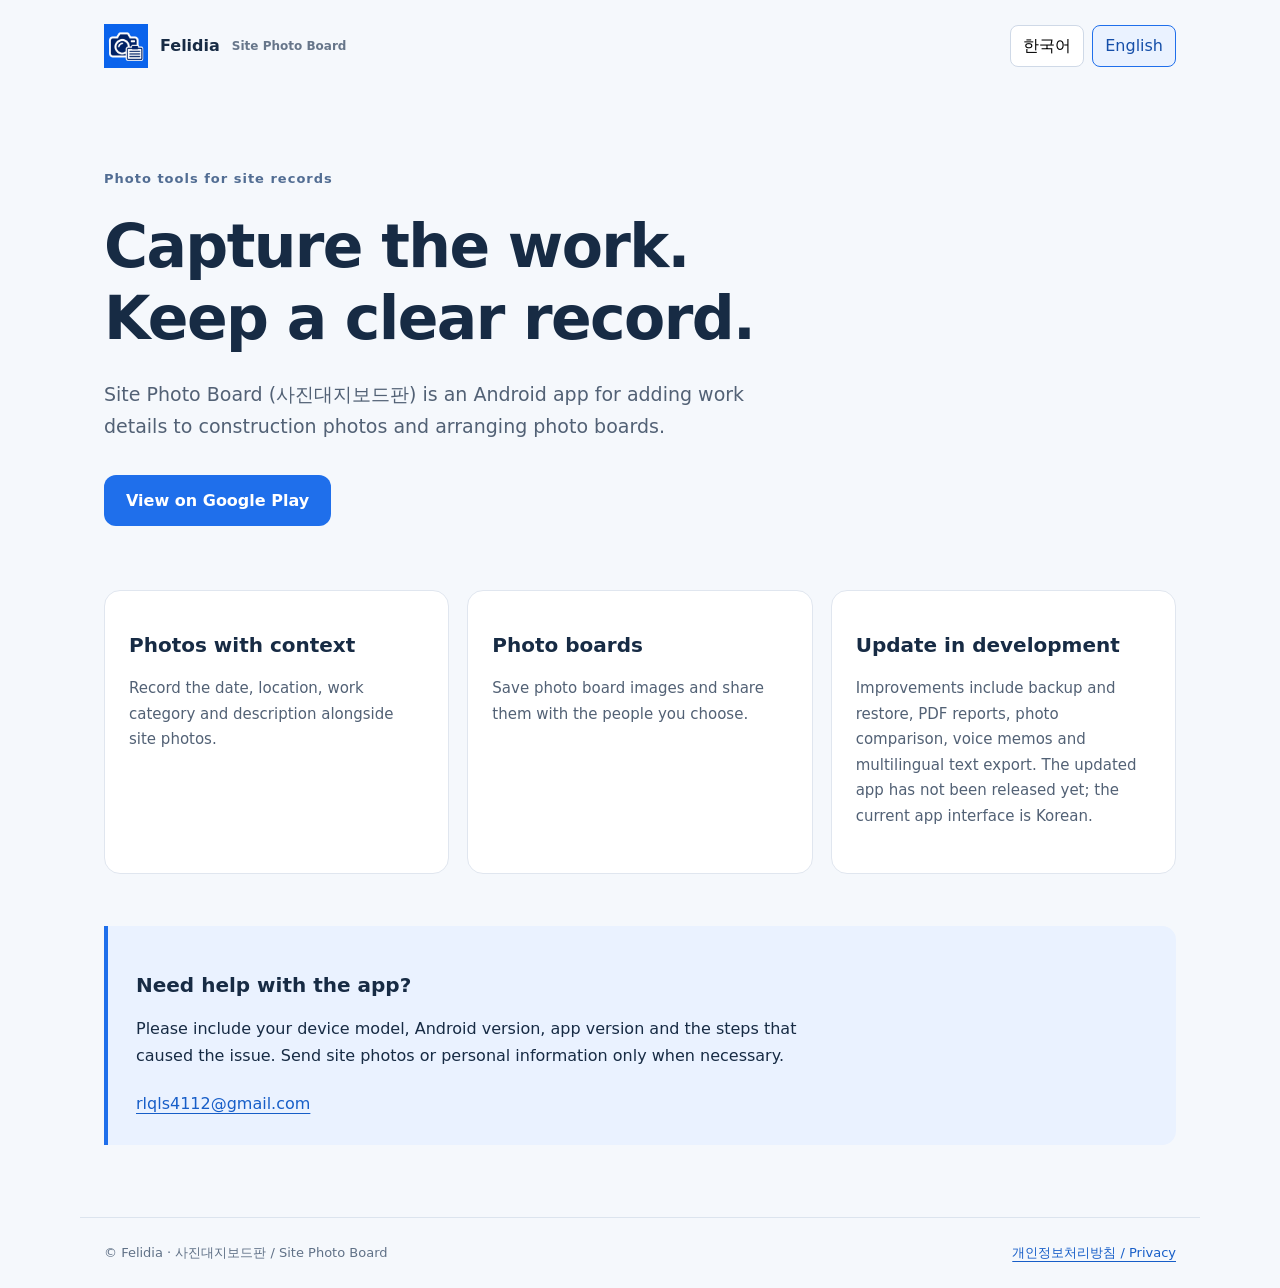
==== index.html @ 1d49a8ca "Publish Site Photo Board support and privacy pages" ====
<!doctype html><html lang="ko"><head><meta charset="utf-8"><meta name="viewport" content="width=device-width,initial-scale=1"><meta name="description" content="사진대지보드판 / Site Photo Board — official app support by Felidia."><title>사진대지보드판 · Site Photo Board</title><link rel="icon" href="icon.png"><link rel="stylesheet" href="style.css"></head><body>
<header><a class="brand" href="./"><img src="icon.png" alt="" width="44" height="44">Felidia <span>Site Photo Board</span></a><nav aria-label="Language"><button type="button" data-set-lang="ko">한국어</button><button type="button" data-set-lang="en">English</button></nav></header>
<main><section data-lang="ko"><p class="eyebrow">현장 기록을 위한 사진 도구</p><h1>사진으로 남기고,<br>대지로 정리하세요.</h1><p class="lead">사진대지보드판은 공사 현장 사진에 작업 정보를 기록하고, 사진대지로 정리하는 Android 앱입니다.</p><a class="button" href="https://play.google.com/store/apps/details?id=kr.co.aicore.sitephotoboard&hl=ko">Google Play에서 보기</a><div class="grid"><article><h2>사진과 작업 설명</h2><p>현장 사진에 날짜·위치·공종·작업 내용을 함께 기록합니다.</p></article><article><h2>사진대지 만들기</h2><p>기록을 사진대지 이미지로 저장하고 필요한 사람에게 직접 공유합니다.</p></article><article><h2>업데이트 준비 중</h2><p>백업·복원, PDF 보고서, 사진 비교, 음성메모와 다국어 출력을 개선하고 있습니다. 개선판은 아직 정식 출시 전입니다.</p></article></div><section class="support"><h2>앱 사용 중 도움이 필요하신가요?</h2><p>문의할 때 기기 모델, Android 버전, 앱 버전과 문제가 생기는 순서를 알려주세요. 현장 사진이나 개인정보는 꼭 필요한 경우에만 보내주세요.</p><a href="mailto:rlqls4112@gmail.com?subject=%EC%82%AC%EC%A7%84%EB%8C%80%EC%A7%80%EB%B3%B4%EB%93%9C%ED%8C%90%20%EC%A7%80%EC%9B%90">rlqls4112@gmail.com</a></section></section>
<section data-lang="en" hidden><p class="eyebrow">Photo tools for site records</p><h1>Capture the work.<br>Keep a clear record.</h1><p class="lead">Site Photo Board (사진대지보드판) is an Android app for adding work details to construction photos and arranging photo boards.</p><a class="button" href="https://play.google.com/store/apps/details?id=kr.co.aicore.sitephotoboard&hl=en">View on Google Play</a><div class="grid"><article><h2>Photos with context</h2><p>Record the date, location, work category and description alongside site photos.</p></article><article><h2>Photo boards</h2><p>Save photo board images and share them with the people you choose.</p></article><article><h2>Update in development</h2><p>Improvements include backup and restore, PDF reports, photo comparison, voice memos and multilingual text export. The updated app has not been released yet; the current app interface is Korean.</p></article></div><section class="support"><h2>Need help with the app?</h2><p>Please include your device model, Android version, app version and the steps that caused the issue. Send site photos or personal information only when necessary.</p><a href="mailto:rlqls4112@gmail.com?subject=Site%20Photo%20Board%20support">rlqls4112@gmail.com</a></section></section></main>
<footer><span>© Felidia · 사진대지보드판 / Site Photo Board</span><a href="privacy.html">개인정보처리방침 / Privacy</a></footer><script src="language.js"></script></body></html>
---- style.css ----
:root{font-family:system-ui,-apple-system,"Segoe UI",sans-serif;color:#172b44;background:#f5f8fc;font-synthesis:none;line-height:1.7}*{box-sizing:border-box}body{margin:0}header,main,footer{max-width:1120px;margin:auto;padding:24px}header{display:flex;align-items:center;justify-content:space-between;gap:20px}.brand{display:flex;align-items:center;gap:12px;font-weight:750;text-decoration:none;color:#172b44}.brand span{font-size:12px;color:#67768a}nav{display:flex;gap:8px}button{font:inherit;border:1px solid #cfd9e7;border-radius:8px;background:white;padding:6px 12px;cursor:pointer}button[aria-pressed=true]{background:#eaf2ff;border-color:#1f6feb;color:#164fa9}main{padding-top:64px;padding-bottom:72px}h1{font-size:clamp(32px,5vw,60px);line-height:1.2;letter-spacing:-1.6px;margin:20px 0 24px}h2{font-size:20px;line-height:1.4}p{margin:12px 0 20px}a{color:#175ec8;text-underline-offset:4px}.eyebrow{font-size:13px;letter-spacing:1px;color:#526d93;font-weight:650}.lead{font-size:19px;max-width:680px;color:#526175}.button{display:inline-block;color:white;background:#1f6feb;padding:12px 22px;border-radius:12px;text-decoration:none;font-weight:650;margin-top:12px}.grid{display:grid;grid-template-columns:repeat(3,minmax(0,1fr));gap:18px;margin-top:64px}article{background:white;border:1px solid #e0e6ef;border-radius:16px;padding:24px}article p{font-size:15px;color:#526175}.support{margin-top:52px;padding:28px;border-left:4px solid #1f6feb;background:#eaf2ff;border-radius:0 14px 14px 0}.support p{max-width:720px}.policy{max-width:860px;padding-top:32px}.policy h1{font-size:40px}.policy h2{margin-top:34px}.policy p{color:#415268}code{overflow-wrap:anywhere}footer{border-top:1px solid #dce4ee;display:flex;justify-content:space-between;gap:20px;flex-wrap:wrap;font-size:13px;color:#607187}a:focus-visible,button:focus-visible{outline:3px solid #ffbf47;outline-offset:4px}[hidden]{display:none!important}@media(max-width:650px){header{align-items:flex-start;flex-wrap:wrap}.brand span{display:none}main{padding-top:30px}.grid{grid-template-columns:1fr;margin-top:38px}.support{padding:20px}footer{padding-bottom:32px}.policy h1{font-size:32px}}
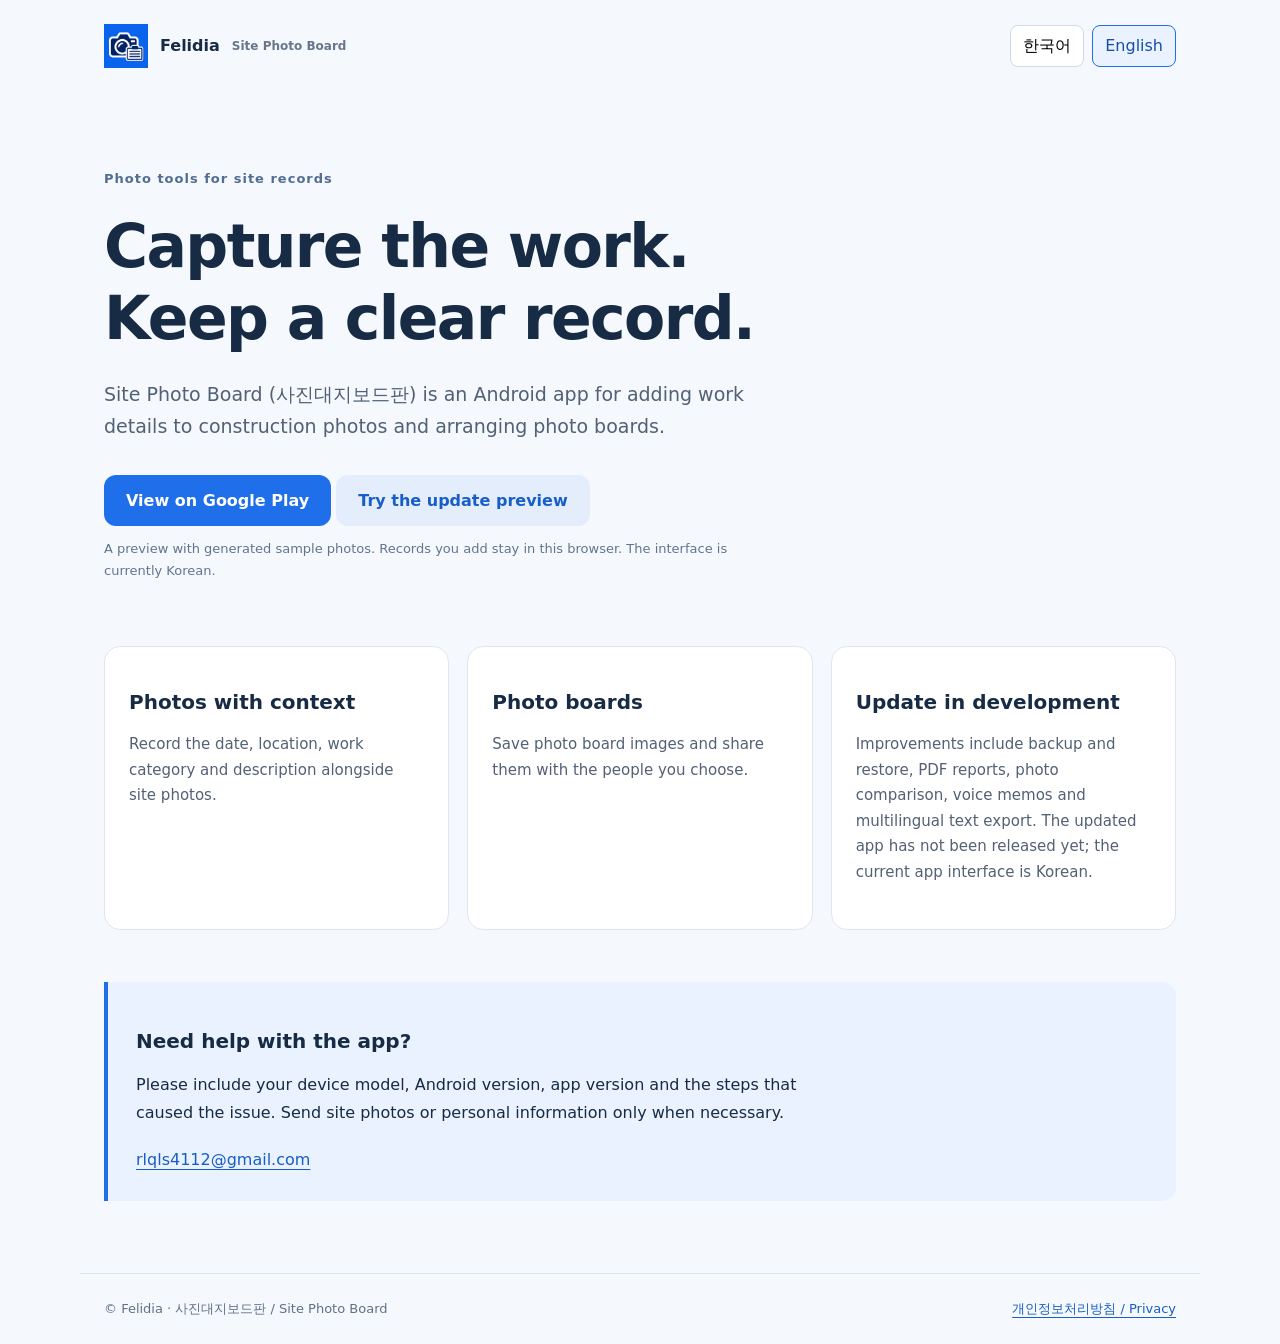
==== commit 981227bf: "Publish the verified interactive app preview with updated branding" ====
--- a/index.html
+++ b/index.html
@@ -1,5 +1,5 @@
 <!doctype html><html lang="ko"><head><meta charset="utf-8"><meta name="viewport" content="width=device-width,initial-scale=1"><meta name="description" content="사진대지보드판 / Site Photo Board — official app support by Felidia."><title>사진대지보드판 · Site Photo Board</title><link rel="icon" href="icon.png"><link rel="stylesheet" href="style.css"></head><body>
 <header><a class="brand" href="./"><img src="icon.png" alt="" width="44" height="44">Felidia <span>Site Photo Board</span></a><nav aria-label="Language"><button type="button" data-set-lang="ko">한국어</button><button type="button" data-set-lang="en">English</button></nav></header>
-<main><section data-lang="ko"><p class="eyebrow">현장 기록을 위한 사진 도구</p><h1>사진으로 남기고,<br>대지로 정리하세요.</h1><p class="lead">사진대지보드판은 공사 현장 사진에 작업 정보를 기록하고, 사진대지로 정리하는 Android 앱입니다.</p><a class="button" href="https://play.google.com/store/apps/details?id=kr.co.aicore.sitephotoboard&hl=ko">Google Play에서 보기</a><div class="grid"><article><h2>사진과 작업 설명</h2><p>현장 사진에 날짜·위치·공종·작업 내용을 함께 기록합니다.</p></article><article><h2>사진대지 만들기</h2><p>기록을 사진대지 이미지로 저장하고 필요한 사람에게 직접 공유합니다.</p></article><article><h2>업데이트 준비 중</h2><p>백업·복원, PDF 보고서, 사진 비교, 음성메모와 다국어 출력을 개선하고 있습니다. 개선판은 아직 정식 출시 전입니다.</p></article></div><section class="support"><h2>앱 사용 중 도움이 필요하신가요?</h2><p>문의할 때 기기 모델, Android 버전, 앱 버전과 문제가 생기는 순서를 알려주세요. 현장 사진이나 개인정보는 꼭 필요한 경우에만 보내주세요.</p><a href="mailto:rlqls4112@gmail.com?subject=%EC%82%AC%EC%A7%84%EB%8C%80%EC%A7%80%EB%B3%B4%EB%93%9C%ED%8C%90%20%EC%A7%80%EC%9B%90">rlqls4112@gmail.com</a></section></section>
-<section data-lang="en" hidden><p class="eyebrow">Photo tools for site records</p><h1>Capture the work.<br>Keep a clear record.</h1><p class="lead">Site Photo Board (사진대지보드판) is an Android app for adding work details to construction photos and arranging photo boards.</p><a class="button" href="https://play.google.com/store/apps/details?id=kr.co.aicore.sitephotoboard&hl=en">View on Google Play</a><div class="grid"><article><h2>Photos with context</h2><p>Record the date, location, work category and description alongside site photos.</p></article><article><h2>Photo boards</h2><p>Save photo board images and share them with the people you choose.</p></article><article><h2>Update in development</h2><p>Improvements include backup and restore, PDF reports, photo comparison, voice memos and multilingual text export. The updated app has not been released yet; the current app interface is Korean.</p></article></div><section class="support"><h2>Need help with the app?</h2><p>Please include your device model, Android version, app version and the steps that caused the issue. Send site photos or personal information only when necessary.</p><a href="mailto:rlqls4112@gmail.com?subject=Site%20Photo%20Board%20support">rlqls4112@gmail.com</a></section></section></main>
+<main><section data-lang="ko"><p class="eyebrow">현장 기록을 위한 사진 도구</p><h1>사진으로 남기고,<br>대지로 정리하세요.</h1><p class="lead">사진대지보드판은 공사 현장 사진에 작업 정보를 기록하고, 사진대지로 정리하는 Android 앱입니다.</p><a class="button" href="https://play.google.com/store/apps/details?id=kr.co.aicore.sitephotoboard&hl=ko">Google Play에서 보기</a> <a class="button secondary" href="preview/">개선판 미리보기</a><p class="preview-note">정식 출시 전 예시 사진으로 실행되는 미리보기입니다. 입력한 기록은 이 브라우저에 저장됩니다.</p><div class="grid"><article><h2>사진과 작업 설명</h2><p>현장 사진에 날짜·위치·공종·작업 내용을 함께 기록합니다.</p></article><article><h2>사진대지 만들기</h2><p>기록을 사진대지 이미지로 저장하고 필요한 사람에게 직접 공유합니다.</p></article><article><h2>업데이트 준비 중</h2><p>백업·복원, PDF 보고서, 사진 비교, 음성메모와 다국어 출력을 개선하고 있습니다. 개선판은 아직 정식 출시 전입니다.</p></article></div><section class="support"><h2>앱 사용 중 도움이 필요하신가요?</h2><p>문의할 때 기기 모델, Android 버전, 앱 버전과 문제가 생기는 순서를 알려주세요. 현장 사진이나 개인정보는 꼭 필요한 경우에만 보내주세요.</p><a href="mailto:rlqls4112@gmail.com?subject=%EC%82%AC%EC%A7%84%EB%8C%80%EC%A7%80%EB%B3%B4%EB%93%9C%ED%8C%90%20%EC%A7%80%EC%9B%90">rlqls4112@gmail.com</a></section></section>
+<section data-lang="en" hidden><p class="eyebrow">Photo tools for site records</p><h1>Capture the work.<br>Keep a clear record.</h1><p class="lead">Site Photo Board (사진대지보드판) is an Android app for adding work details to construction photos and arranging photo boards.</p><a class="button" href="https://play.google.com/store/apps/details?id=kr.co.aicore.sitephotoboard&hl=en">View on Google Play</a> <a class="button secondary" href="preview/">Try the update preview</a><p class="preview-note">A preview with generated sample photos. Records you add stay in this browser. The interface is currently Korean.</p><div class="grid"><article><h2>Photos with context</h2><p>Record the date, location, work category and description alongside site photos.</p></article><article><h2>Photo boards</h2><p>Save photo board images and share them with the people you choose.</p></article><article><h2>Update in development</h2><p>Improvements include backup and restore, PDF reports, photo comparison, voice memos and multilingual text export. The updated app has not been released yet; the current app interface is Korean.</p></article></div><section class="support"><h2>Need help with the app?</h2><p>Please include your device model, Android version, app version and the steps that caused the issue. Send site photos or personal information only when necessary.</p><a href="mailto:rlqls4112@gmail.com?subject=Site%20Photo%20Board%20support">rlqls4112@gmail.com</a></section></section></main>
 <footer><span>© Felidia · 사진대지보드판 / Site Photo Board</span><a href="privacy.html">개인정보처리방침 / Privacy</a></footer><script src="language.js"></script></body></html>
--- a/style.css
+++ b/style.css
@@ -1 +1,3 @@
 :root{font-family:system-ui,-apple-system,"Segoe UI",sans-serif;color:#172b44;background:#f5f8fc;font-synthesis:none;line-height:1.7}*{box-sizing:border-box}body{margin:0}header,main,footer{max-width:1120px;margin:auto;padding:24px}header{display:flex;align-items:center;justify-content:space-between;gap:20px}.brand{display:flex;align-items:center;gap:12px;font-weight:750;text-decoration:none;color:#172b44}.brand span{font-size:12px;color:#67768a}nav{display:flex;gap:8px}button{font:inherit;border:1px solid #cfd9e7;border-radius:8px;background:white;padding:6px 12px;cursor:pointer}button[aria-pressed=true]{background:#eaf2ff;border-color:#1f6feb;color:#164fa9}main{padding-top:64px;padding-bottom:72px}h1{font-size:clamp(32px,5vw,60px);line-height:1.2;letter-spacing:-1.6px;margin:20px 0 24px}h2{font-size:20px;line-height:1.4}p{margin:12px 0 20px}a{color:#175ec8;text-underline-offset:4px}.eyebrow{font-size:13px;letter-spacing:1px;color:#526d93;font-weight:650}.lead{font-size:19px;max-width:680px;color:#526175}.button{display:inline-block;color:white;background:#1f6feb;padding:12px 22px;border-radius:12px;text-decoration:none;font-weight:650;margin-top:12px}.grid{display:grid;grid-template-columns:repeat(3,minmax(0,1fr));gap:18px;margin-top:64px}article{background:white;border:1px solid #e0e6ef;border-radius:16px;padding:24px}article p{font-size:15px;color:#526175}.support{margin-top:52px;padding:28px;border-left:4px solid #1f6feb;background:#eaf2ff;border-radius:0 14px 14px 0}.support p{max-width:720px}.policy{max-width:860px;padding-top:32px}.policy h1{font-size:40px}.policy h2{margin-top:34px}.policy p{color:#415268}code{overflow-wrap:anywhere}footer{border-top:1px solid #dce4ee;display:flex;justify-content:space-between;gap:20px;flex-wrap:wrap;font-size:13px;color:#607187}a:focus-visible,button:focus-visible{outline:3px solid #ffbf47;outline-offset:4px}[hidden]{display:none!important}@media(max-width:650px){header{align-items:flex-start;flex-wrap:wrap}.brand span{display:none}main{padding-top:30px}.grid{grid-template-columns:1fr;margin-top:38px}.support{padding:20px}footer{padding-bottom:32px}.policy h1{font-size:32px}}
+
+.secondary{color:#175ec8;background:#e4edfc}.preview-note{font-size:13px;color:#61758f;max-width:680px}
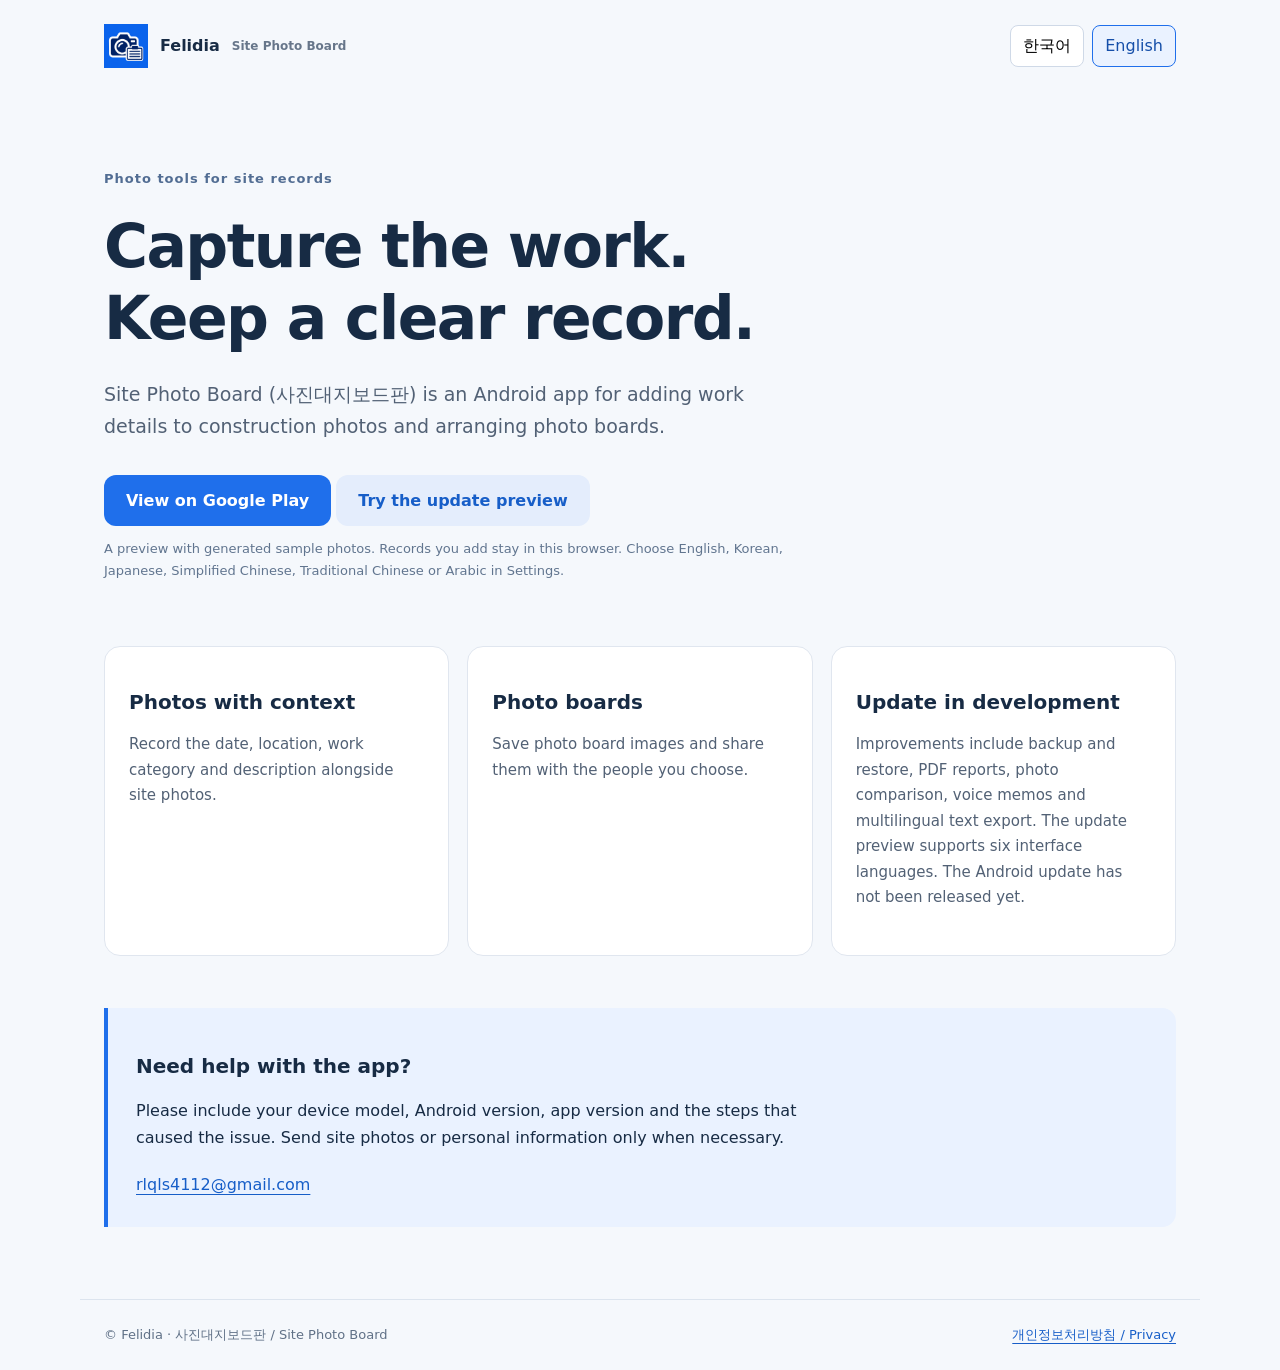
==== commit 566cf170: "Publish validated six-language Site Photo Board preview" ====
--- a/index.html
+++ b/index.html
@@ -1,5 +1,5 @@
 <!doctype html><html lang="ko"><head><meta charset="utf-8"><meta name="viewport" content="width=device-width,initial-scale=1"><meta name="description" content="사진대지보드판 / Site Photo Board — official app support by Felidia."><title>사진대지보드판 · Site Photo Board</title><link rel="icon" href="icon.png"><link rel="stylesheet" href="style.css"></head><body>
 <header><a class="brand" href="./"><img src="icon.png" alt="" width="44" height="44">Felidia <span>Site Photo Board</span></a><nav aria-label="Language"><button type="button" data-set-lang="ko">한국어</button><button type="button" data-set-lang="en">English</button></nav></header>
-<main><section data-lang="ko"><p class="eyebrow">현장 기록을 위한 사진 도구</p><h1>사진으로 남기고,<br>대지로 정리하세요.</h1><p class="lead">사진대지보드판은 공사 현장 사진에 작업 정보를 기록하고, 사진대지로 정리하는 Android 앱입니다.</p><a class="button" href="https://play.google.com/store/apps/details?id=kr.co.aicore.sitephotoboard&hl=ko">Google Play에서 보기</a> <a class="button secondary" href="preview/">개선판 미리보기</a><p class="preview-note">정식 출시 전 예시 사진으로 실행되는 미리보기입니다. 입력한 기록은 이 브라우저에 저장됩니다.</p><div class="grid"><article><h2>사진과 작업 설명</h2><p>현장 사진에 날짜·위치·공종·작업 내용을 함께 기록합니다.</p></article><article><h2>사진대지 만들기</h2><p>기록을 사진대지 이미지로 저장하고 필요한 사람에게 직접 공유합니다.</p></article><article><h2>업데이트 준비 중</h2><p>백업·복원, PDF 보고서, 사진 비교, 음성메모와 다국어 출력을 개선하고 있습니다. 개선판은 아직 정식 출시 전입니다.</p></article></div><section class="support"><h2>앱 사용 중 도움이 필요하신가요?</h2><p>문의할 때 기기 모델, Android 버전, 앱 버전과 문제가 생기는 순서를 알려주세요. 현장 사진이나 개인정보는 꼭 필요한 경우에만 보내주세요.</p><a href="mailto:rlqls4112@gmail.com?subject=%EC%82%AC%EC%A7%84%EB%8C%80%EC%A7%80%EB%B3%B4%EB%93%9C%ED%8C%90%20%EC%A7%80%EC%9B%90">rlqls4112@gmail.com</a></section></section>
-<section data-lang="en" hidden><p class="eyebrow">Photo tools for site records</p><h1>Capture the work.<br>Keep a clear record.</h1><p class="lead">Site Photo Board (사진대지보드판) is an Android app for adding work details to construction photos and arranging photo boards.</p><a class="button" href="https://play.google.com/store/apps/details?id=kr.co.aicore.sitephotoboard&hl=en">View on Google Play</a> <a class="button secondary" href="preview/">Try the update preview</a><p class="preview-note">A preview with generated sample photos. Records you add stay in this browser. The interface is currently Korean.</p><div class="grid"><article><h2>Photos with context</h2><p>Record the date, location, work category and description alongside site photos.</p></article><article><h2>Photo boards</h2><p>Save photo board images and share them with the people you choose.</p></article><article><h2>Update in development</h2><p>Improvements include backup and restore, PDF reports, photo comparison, voice memos and multilingual text export. The updated app has not been released yet; the current app interface is Korean.</p></article></div><section class="support"><h2>Need help with the app?</h2><p>Please include your device model, Android version, app version and the steps that caused the issue. Send site photos or personal information only when necessary.</p><a href="mailto:rlqls4112@gmail.com?subject=Site%20Photo%20Board%20support">rlqls4112@gmail.com</a></section></section></main>
+<main><section data-lang="ko"><p class="eyebrow">현장 기록을 위한 사진 도구</p><h1>사진으로 남기고,<br>대지로 정리하세요.</h1><p class="lead">사진대지보드판은 공사 현장 사진에 작업 정보를 기록하고, 사진대지로 정리하는 Android 앱입니다.</p><a class="button" href="https://play.google.com/store/apps/details?id=kr.co.aicore.sitephotoboard&hl=ko">Google Play에서 보기</a> <a class="button secondary" href="preview/">개선판 미리보기</a><p class="preview-note">정식 출시 전 예시 사진으로 실행되는 미리보기입니다. 입력한 기록은 이 브라우저에 저장됩니다. 한국어·영어·일본어·중국어 간체·번체·아랍어 메뉴를 선택할 수 있습니다.</p><div class="grid"><article><h2>사진과 작업 설명</h2><p>현장 사진에 날짜·위치·공종·작업 내용을 함께 기록합니다.</p></article><article><h2>사진대지 만들기</h2><p>기록을 사진대지 이미지로 저장하고 필요한 사람에게 직접 공유합니다.</p></article><article><h2>업데이트 준비 중</h2><p>백업·복원, PDF 보고서, 사진 비교, 음성메모와 다국어 출력을 개선하고 있습니다. 개선판은 아직 정식 출시 전입니다.</p></article></div><section class="support"><h2>앱 사용 중 도움이 필요하신가요?</h2><p>문의할 때 기기 모델, Android 버전, 앱 버전과 문제가 생기는 순서를 알려주세요. 현장 사진이나 개인정보는 꼭 필요한 경우에만 보내주세요.</p><a href="mailto:rlqls4112@gmail.com?subject=%EC%82%AC%EC%A7%84%EB%8C%80%EC%A7%80%EB%B3%B4%EB%93%9C%ED%8C%90%20%EC%A7%80%EC%9B%90">rlqls4112@gmail.com</a></section></section>
+<section data-lang="en" hidden><p class="eyebrow">Photo tools for site records</p><h1>Capture the work.<br>Keep a clear record.</h1><p class="lead">Site Photo Board (사진대지보드판) is an Android app for adding work details to construction photos and arranging photo boards.</p><a class="button" href="https://play.google.com/store/apps/details?id=kr.co.aicore.sitephotoboard&hl=en">View on Google Play</a> <a class="button secondary" href="preview/">Try the update preview</a><p class="preview-note">A preview with generated sample photos. Records you add stay in this browser. Choose English, Korean, Japanese, Simplified Chinese, Traditional Chinese or Arabic in Settings.</p><div class="grid"><article><h2>Photos with context</h2><p>Record the date, location, work category and description alongside site photos.</p></article><article><h2>Photo boards</h2><p>Save photo board images and share them with the people you choose.</p></article><article><h2>Update in development</h2><p>Improvements include backup and restore, PDF reports, photo comparison, voice memos and multilingual text export. The update preview supports six interface languages. The Android update has not been released yet.</p></article></div><section class="support"><h2>Need help with the app?</h2><p>Please include your device model, Android version, app version and the steps that caused the issue. Send site photos or personal information only when necessary.</p><a href="mailto:rlqls4112@gmail.com?subject=Site%20Photo%20Board%20support">rlqls4112@gmail.com</a></section></section></main>
 <footer><span>© Felidia · 사진대지보드판 / Site Photo Board</span><a href="privacy.html">개인정보처리방침 / Privacy</a></footer><script src="language.js"></script></body></html>
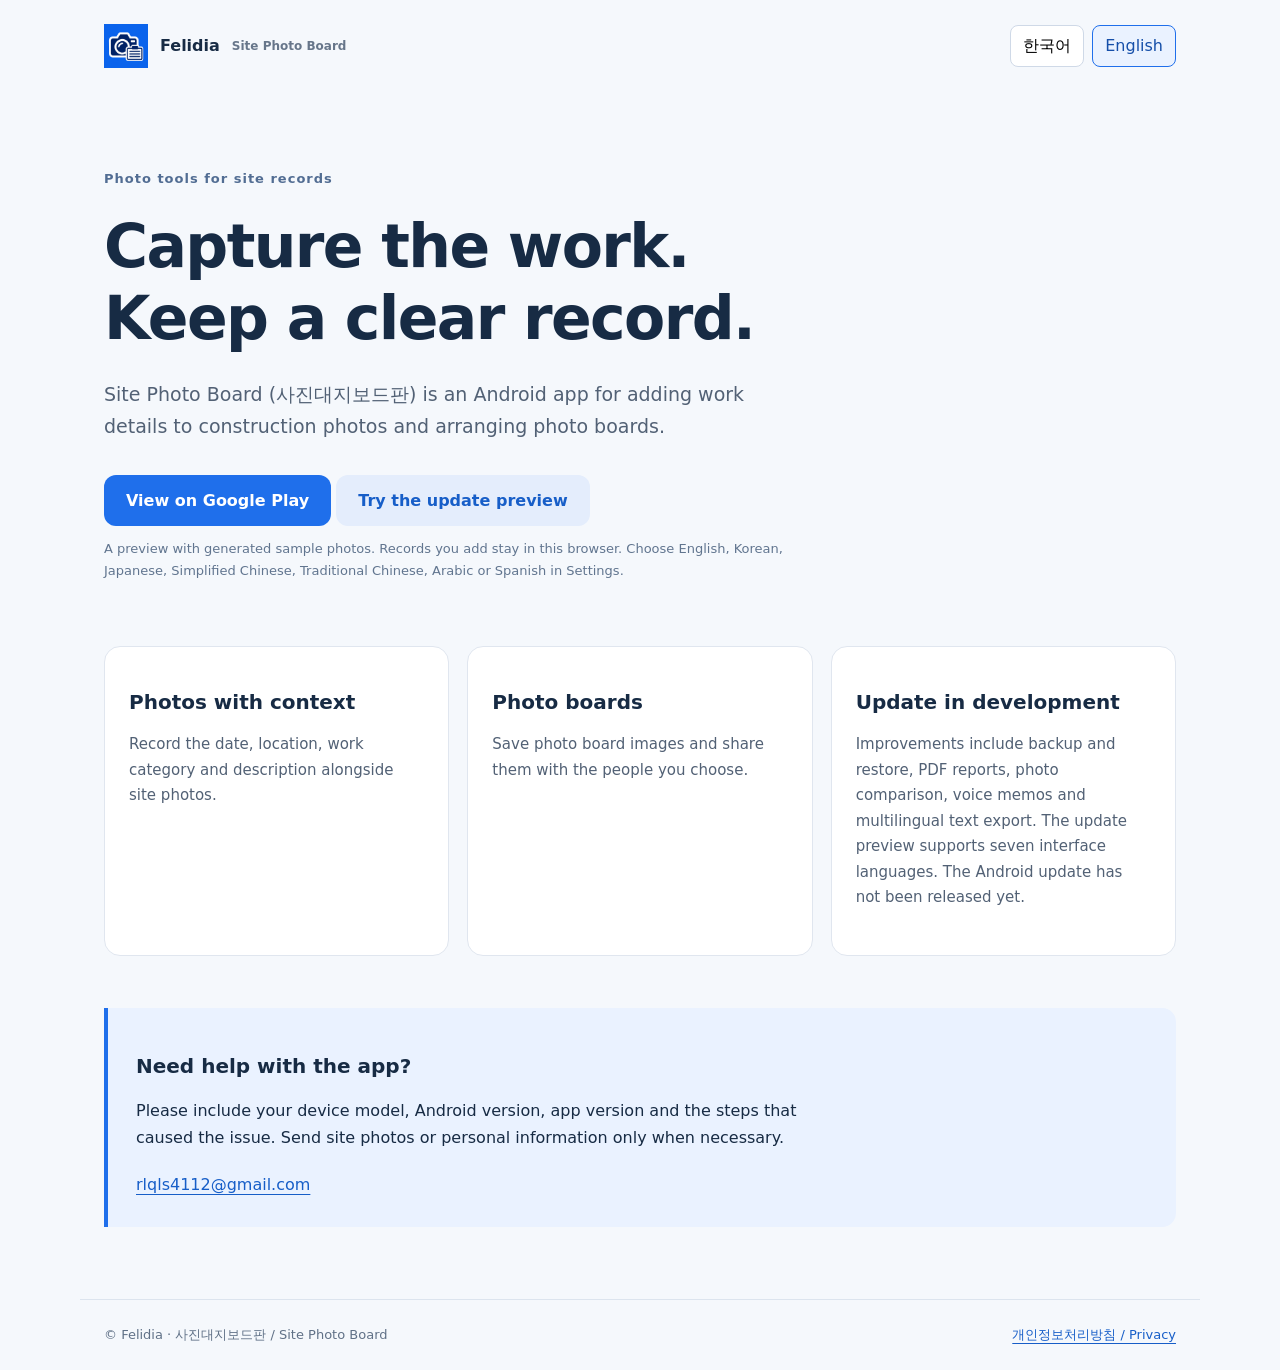
==== commit 66f92f3f: "Publish seven-language preview with accessible privacy policy" ====
--- a/index.html
+++ b/index.html
@@ -1,5 +1,5 @@
 <!doctype html><html lang="ko"><head><meta charset="utf-8"><meta name="viewport" content="width=device-width,initial-scale=1"><meta name="description" content="사진대지보드판 / Site Photo Board — official app support by Felidia."><title>사진대지보드판 · Site Photo Board</title><link rel="icon" href="icon.png"><link rel="stylesheet" href="style.css"></head><body>
 <header><a class="brand" href="./"><img src="icon.png" alt="" width="44" height="44">Felidia <span>Site Photo Board</span></a><nav aria-label="Language"><button type="button" data-set-lang="ko">한국어</button><button type="button" data-set-lang="en">English</button></nav></header>
-<main><section data-lang="ko"><p class="eyebrow">현장 기록을 위한 사진 도구</p><h1>사진으로 남기고,<br>대지로 정리하세요.</h1><p class="lead">사진대지보드판은 공사 현장 사진에 작업 정보를 기록하고, 사진대지로 정리하는 Android 앱입니다.</p><a class="button" href="https://play.google.com/store/apps/details?id=kr.co.aicore.sitephotoboard&hl=ko">Google Play에서 보기</a> <a class="button secondary" href="preview/">개선판 미리보기</a><p class="preview-note">정식 출시 전 예시 사진으로 실행되는 미리보기입니다. 입력한 기록은 이 브라우저에 저장됩니다. 한국어·영어·일본어·중국어 간체·번체·아랍어 메뉴를 선택할 수 있습니다.</p><div class="grid"><article><h2>사진과 작업 설명</h2><p>현장 사진에 날짜·위치·공종·작업 내용을 함께 기록합니다.</p></article><article><h2>사진대지 만들기</h2><p>기록을 사진대지 이미지로 저장하고 필요한 사람에게 직접 공유합니다.</p></article><article><h2>업데이트 준비 중</h2><p>백업·복원, PDF 보고서, 사진 비교, 음성메모와 다국어 출력을 개선하고 있습니다. 개선판은 아직 정식 출시 전입니다.</p></article></div><section class="support"><h2>앱 사용 중 도움이 필요하신가요?</h2><p>문의할 때 기기 모델, Android 버전, 앱 버전과 문제가 생기는 순서를 알려주세요. 현장 사진이나 개인정보는 꼭 필요한 경우에만 보내주세요.</p><a href="mailto:rlqls4112@gmail.com?subject=%EC%82%AC%EC%A7%84%EB%8C%80%EC%A7%80%EB%B3%B4%EB%93%9C%ED%8C%90%20%EC%A7%80%EC%9B%90">rlqls4112@gmail.com</a></section></section>
-<section data-lang="en" hidden><p class="eyebrow">Photo tools for site records</p><h1>Capture the work.<br>Keep a clear record.</h1><p class="lead">Site Photo Board (사진대지보드판) is an Android app for adding work details to construction photos and arranging photo boards.</p><a class="button" href="https://play.google.com/store/apps/details?id=kr.co.aicore.sitephotoboard&hl=en">View on Google Play</a> <a class="button secondary" href="preview/">Try the update preview</a><p class="preview-note">A preview with generated sample photos. Records you add stay in this browser. Choose English, Korean, Japanese, Simplified Chinese, Traditional Chinese or Arabic in Settings.</p><div class="grid"><article><h2>Photos with context</h2><p>Record the date, location, work category and description alongside site photos.</p></article><article><h2>Photo boards</h2><p>Save photo board images and share them with the people you choose.</p></article><article><h2>Update in development</h2><p>Improvements include backup and restore, PDF reports, photo comparison, voice memos and multilingual text export. The update preview supports six interface languages. The Android update has not been released yet.</p></article></div><section class="support"><h2>Need help with the app?</h2><p>Please include your device model, Android version, app version and the steps that caused the issue. Send site photos or personal information only when necessary.</p><a href="mailto:rlqls4112@gmail.com?subject=Site%20Photo%20Board%20support">rlqls4112@gmail.com</a></section></section></main>
+<main><section data-lang="ko"><p class="eyebrow">현장 기록을 위한 사진 도구</p><h1>사진으로 남기고,<br>대지로 정리하세요.</h1><p class="lead">사진대지보드판은 공사 현장 사진에 작업 정보를 기록하고, 사진대지로 정리하는 Android 앱입니다.</p><a class="button" href="https://play.google.com/store/apps/details?id=kr.co.aicore.sitephotoboard&hl=ko">Google Play에서 보기</a> <a class="button secondary" href="preview/">개선판 미리보기</a><p class="preview-note">정식 출시 전 예시 사진으로 실행되는 미리보기입니다. 입력한 기록은 이 브라우저에 저장됩니다. 한국어·영어·일본어·중국어 간체·번체·아랍어·스페인어 메뉴를 선택할 수 있습니다.</p><div class="grid"><article><h2>사진과 작업 설명</h2><p>현장 사진에 날짜·위치·공종·작업 내용을 함께 기록합니다.</p></article><article><h2>사진대지 만들기</h2><p>기록을 사진대지 이미지로 저장하고 필요한 사람에게 직접 공유합니다.</p></article><article><h2>업데이트 준비 중</h2><p>백업·복원, PDF 보고서, 사진 비교, 음성메모와 다국어 출력을 개선하고 있습니다. 개선판은 아직 정식 출시 전입니다.</p></article></div><section class="support"><h2>앱 사용 중 도움이 필요하신가요?</h2><p>문의할 때 기기 모델, Android 버전, 앱 버전과 문제가 생기는 순서를 알려주세요. 현장 사진이나 개인정보는 꼭 필요한 경우에만 보내주세요.</p><a href="mailto:rlqls4112@gmail.com?subject=%EC%82%AC%EC%A7%84%EB%8C%80%EC%A7%80%EB%B3%B4%EB%93%9C%ED%8C%90%20%EC%A7%80%EC%9B%90">rlqls4112@gmail.com</a></section></section>
+<section data-lang="en" hidden><p class="eyebrow">Photo tools for site records</p><h1>Capture the work.<br>Keep a clear record.</h1><p class="lead">Site Photo Board (사진대지보드판) is an Android app for adding work details to construction photos and arranging photo boards.</p><a class="button" href="https://play.google.com/store/apps/details?id=kr.co.aicore.sitephotoboard&hl=en">View on Google Play</a> <a class="button secondary" href="preview/">Try the update preview</a><p class="preview-note">A preview with generated sample photos. Records you add stay in this browser. Choose English, Korean, Japanese, Simplified Chinese, Traditional Chinese, Arabic or Spanish in Settings.</p><div class="grid"><article><h2>Photos with context</h2><p>Record the date, location, work category and description alongside site photos.</p></article><article><h2>Photo boards</h2><p>Save photo board images and share them with the people you choose.</p></article><article><h2>Update in development</h2><p>Improvements include backup and restore, PDF reports, photo comparison, voice memos and multilingual text export. The update preview supports seven interface languages. The Android update has not been released yet.</p></article></div><section class="support"><h2>Need help with the app?</h2><p>Please include your device model, Android version, app version and the steps that caused the issue. Send site photos or personal information only when necessary.</p><a href="mailto:rlqls4112@gmail.com?subject=Site%20Photo%20Board%20support">rlqls4112@gmail.com</a></section></section></main>
 <footer><span>© Felidia · 사진대지보드판 / Site Photo Board</span><a href="privacy.html">개인정보처리방침 / Privacy</a></footer><script src="language.js"></script></body></html>
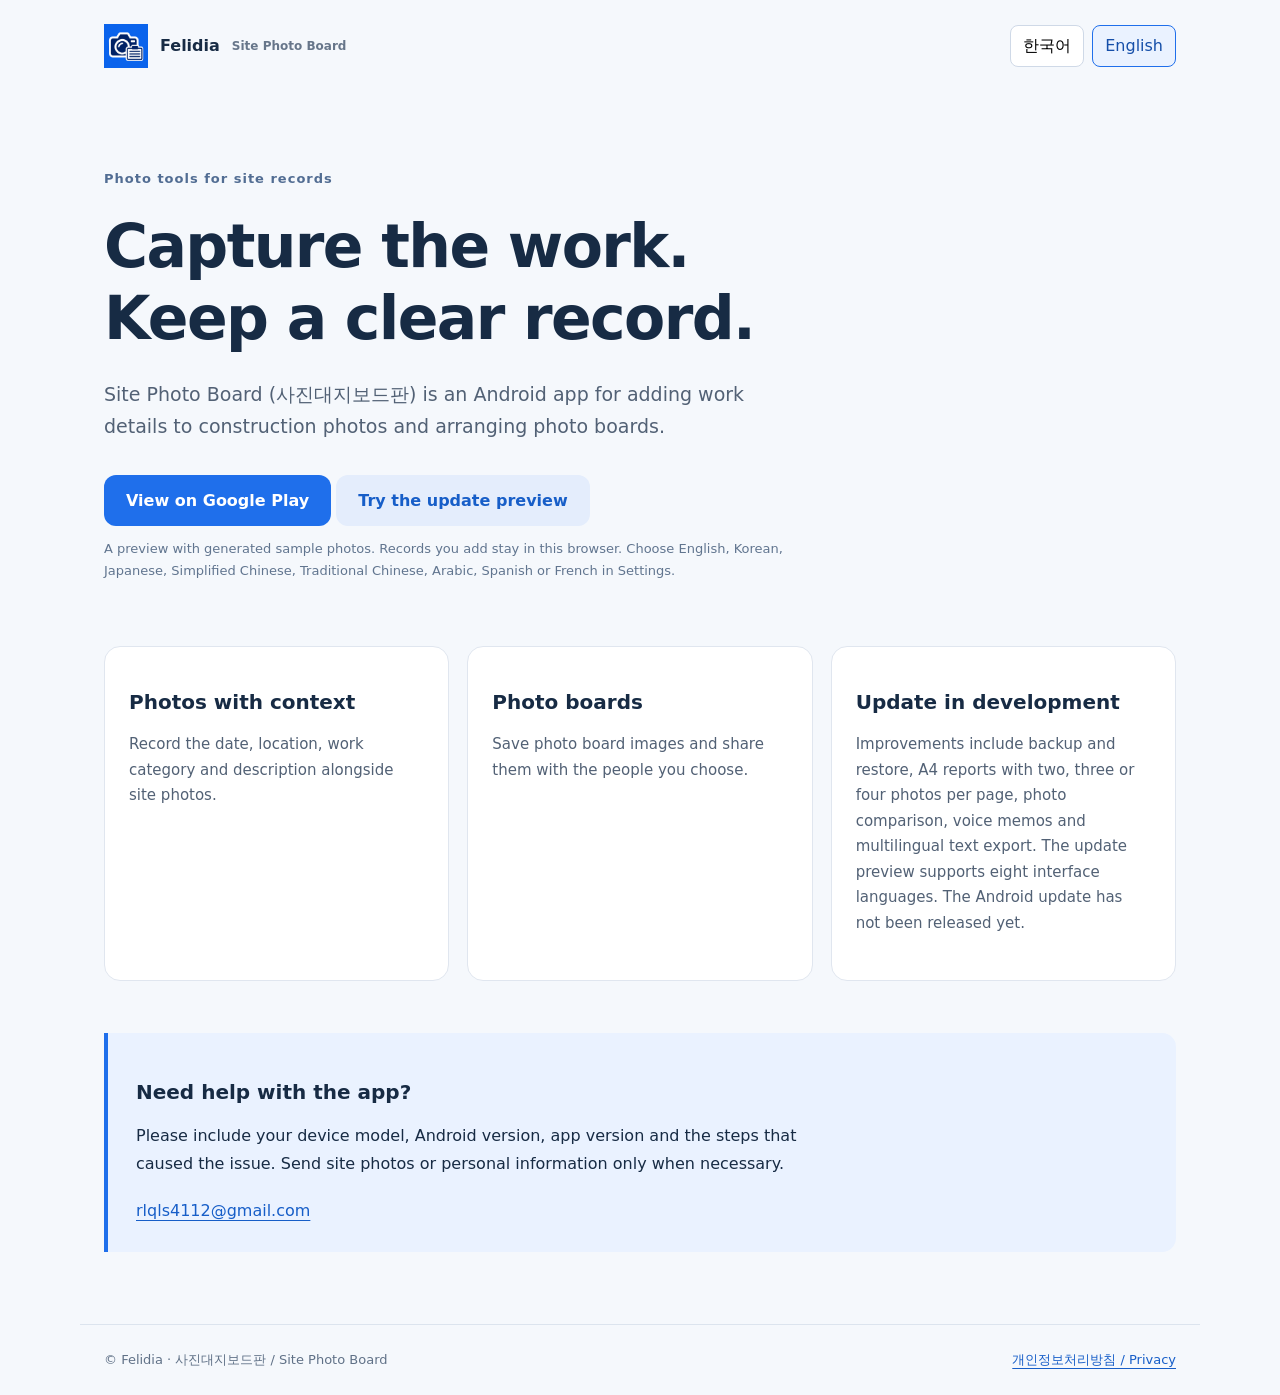
==== commit c953f7e1: "Publish verified eight-language preview with three-photo reports" ====
--- a/index.html
+++ b/index.html
@@ -1,5 +1,5 @@
 <!doctype html><html lang="ko"><head><meta charset="utf-8"><meta name="viewport" content="width=device-width,initial-scale=1"><meta name="description" content="사진대지보드판 / Site Photo Board — official app support by Felidia."><title>사진대지보드판 · Site Photo Board</title><link rel="icon" href="icon.png"><link rel="stylesheet" href="style.css"></head><body>
 <header><a class="brand" href="./"><img src="icon.png" alt="" width="44" height="44">Felidia <span>Site Photo Board</span></a><nav aria-label="Language"><button type="button" data-set-lang="ko">한국어</button><button type="button" data-set-lang="en">English</button></nav></header>
-<main><section data-lang="ko"><p class="eyebrow">현장 기록을 위한 사진 도구</p><h1>사진으로 남기고,<br>대지로 정리하세요.</h1><p class="lead">사진대지보드판은 공사 현장 사진에 작업 정보를 기록하고, 사진대지로 정리하는 Android 앱입니다.</p><a class="button" href="https://play.google.com/store/apps/details?id=kr.co.aicore.sitephotoboard&hl=ko">Google Play에서 보기</a> <a class="button secondary" href="preview/">개선판 미리보기</a><p class="preview-note">정식 출시 전 예시 사진으로 실행되는 미리보기입니다. 입력한 기록은 이 브라우저에 저장됩니다. 한국어·영어·일본어·중국어 간체·번체·아랍어·스페인어 메뉴를 선택할 수 있습니다.</p><div class="grid"><article><h2>사진과 작업 설명</h2><p>현장 사진에 날짜·위치·공종·작업 내용을 함께 기록합니다.</p></article><article><h2>사진대지 만들기</h2><p>기록을 사진대지 이미지로 저장하고 필요한 사람에게 직접 공유합니다.</p></article><article><h2>업데이트 준비 중</h2><p>백업·복원, PDF 보고서, 사진 비교, 음성메모와 다국어 출력을 개선하고 있습니다. 개선판은 아직 정식 출시 전입니다.</p></article></div><section class="support"><h2>앱 사용 중 도움이 필요하신가요?</h2><p>문의할 때 기기 모델, Android 버전, 앱 버전과 문제가 생기는 순서를 알려주세요. 현장 사진이나 개인정보는 꼭 필요한 경우에만 보내주세요.</p><a href="mailto:rlqls4112@gmail.com?subject=%EC%82%AC%EC%A7%84%EB%8C%80%EC%A7%80%EB%B3%B4%EB%93%9C%ED%8C%90%20%EC%A7%80%EC%9B%90">rlqls4112@gmail.com</a></section></section>
-<section data-lang="en" hidden><p class="eyebrow">Photo tools for site records</p><h1>Capture the work.<br>Keep a clear record.</h1><p class="lead">Site Photo Board (사진대지보드판) is an Android app for adding work details to construction photos and arranging photo boards.</p><a class="button" href="https://play.google.com/store/apps/details?id=kr.co.aicore.sitephotoboard&hl=en">View on Google Play</a> <a class="button secondary" href="preview/">Try the update preview</a><p class="preview-note">A preview with generated sample photos. Records you add stay in this browser. Choose English, Korean, Japanese, Simplified Chinese, Traditional Chinese, Arabic or Spanish in Settings.</p><div class="grid"><article><h2>Photos with context</h2><p>Record the date, location, work category and description alongside site photos.</p></article><article><h2>Photo boards</h2><p>Save photo board images and share them with the people you choose.</p></article><article><h2>Update in development</h2><p>Improvements include backup and restore, PDF reports, photo comparison, voice memos and multilingual text export. The update preview supports seven interface languages. The Android update has not been released yet.</p></article></div><section class="support"><h2>Need help with the app?</h2><p>Please include your device model, Android version, app version and the steps that caused the issue. Send site photos or personal information only when necessary.</p><a href="mailto:rlqls4112@gmail.com?subject=Site%20Photo%20Board%20support">rlqls4112@gmail.com</a></section></section></main>
+<main><section data-lang="ko"><p class="eyebrow">현장 기록을 위한 사진 도구</p><h1>사진으로 남기고,<br>대지로 정리하세요.</h1><p class="lead">사진대지보드판은 공사 현장 사진에 작업 정보를 기록하고, 사진대지로 정리하는 Android 앱입니다.</p><a class="button" href="https://play.google.com/store/apps/details?id=kr.co.aicore.sitephotoboard&hl=ko">Google Play에서 보기</a> <a class="button secondary" href="preview/">개선판 미리보기</a><p class="preview-note">정식 출시 전 예시 사진으로 실행되는 미리보기입니다. 입력한 기록은 이 브라우저에 저장됩니다. 한국어·영어·일본어·중국어 간체·번체·아랍어·스페인어·프랑스어 메뉴를 선택할 수 있습니다.</p><div class="grid"><article><h2>사진과 작업 설명</h2><p>현장 사진에 날짜·위치·공종·작업 내용을 함께 기록합니다.</p></article><article><h2>사진대지 만들기</h2><p>기록을 사진대지 이미지로 저장하고 필요한 사람에게 직접 공유합니다.</p></article><article><h2>업데이트 준비 중</h2><p>백업·복원, A4 2·3·4장 PDF 보고서, 사진 비교, 음성메모와 다국어 출력을 개선하고 있습니다. 개선판은 아직 정식 출시 전입니다.</p></article></div><section class="support"><h2>앱 사용 중 도움이 필요하신가요?</h2><p>문의할 때 기기 모델, Android 버전, 앱 버전과 문제가 생기는 순서를 알려주세요. 현장 사진이나 개인정보는 꼭 필요한 경우에만 보내주세요.</p><a href="mailto:rlqls4112@gmail.com?subject=%EC%82%AC%EC%A7%84%EB%8C%80%EC%A7%80%EB%B3%B4%EB%93%9C%ED%8C%90%20%EC%A7%80%EC%9B%90">rlqls4112@gmail.com</a></section></section>
+<section data-lang="en" hidden><p class="eyebrow">Photo tools for site records</p><h1>Capture the work.<br>Keep a clear record.</h1><p class="lead">Site Photo Board (사진대지보드판) is an Android app for adding work details to construction photos and arranging photo boards.</p><a class="button" href="https://play.google.com/store/apps/details?id=kr.co.aicore.sitephotoboard&hl=en">View on Google Play</a> <a class="button secondary" href="preview/">Try the update preview</a><p class="preview-note">A preview with generated sample photos. Records you add stay in this browser. Choose English, Korean, Japanese, Simplified Chinese, Traditional Chinese, Arabic, Spanish or French in Settings.</p><div class="grid"><article><h2>Photos with context</h2><p>Record the date, location, work category and description alongside site photos.</p></article><article><h2>Photo boards</h2><p>Save photo board images and share them with the people you choose.</p></article><article><h2>Update in development</h2><p>Improvements include backup and restore, A4 reports with two, three or four photos per page, photo comparison, voice memos and multilingual text export. The update preview supports eight interface languages. The Android update has not been released yet.</p></article></div><section class="support"><h2>Need help with the app?</h2><p>Please include your device model, Android version, app version and the steps that caused the issue. Send site photos or personal information only when necessary.</p><a href="mailto:rlqls4112@gmail.com?subject=Site%20Photo%20Board%20support">rlqls4112@gmail.com</a></section></section></main>
 <footer><span>© Felidia · 사진대지보드판 / Site Photo Board</span><a href="privacy.html">개인정보처리방침 / Privacy</a></footer><script src="language.js"></script></body></html>
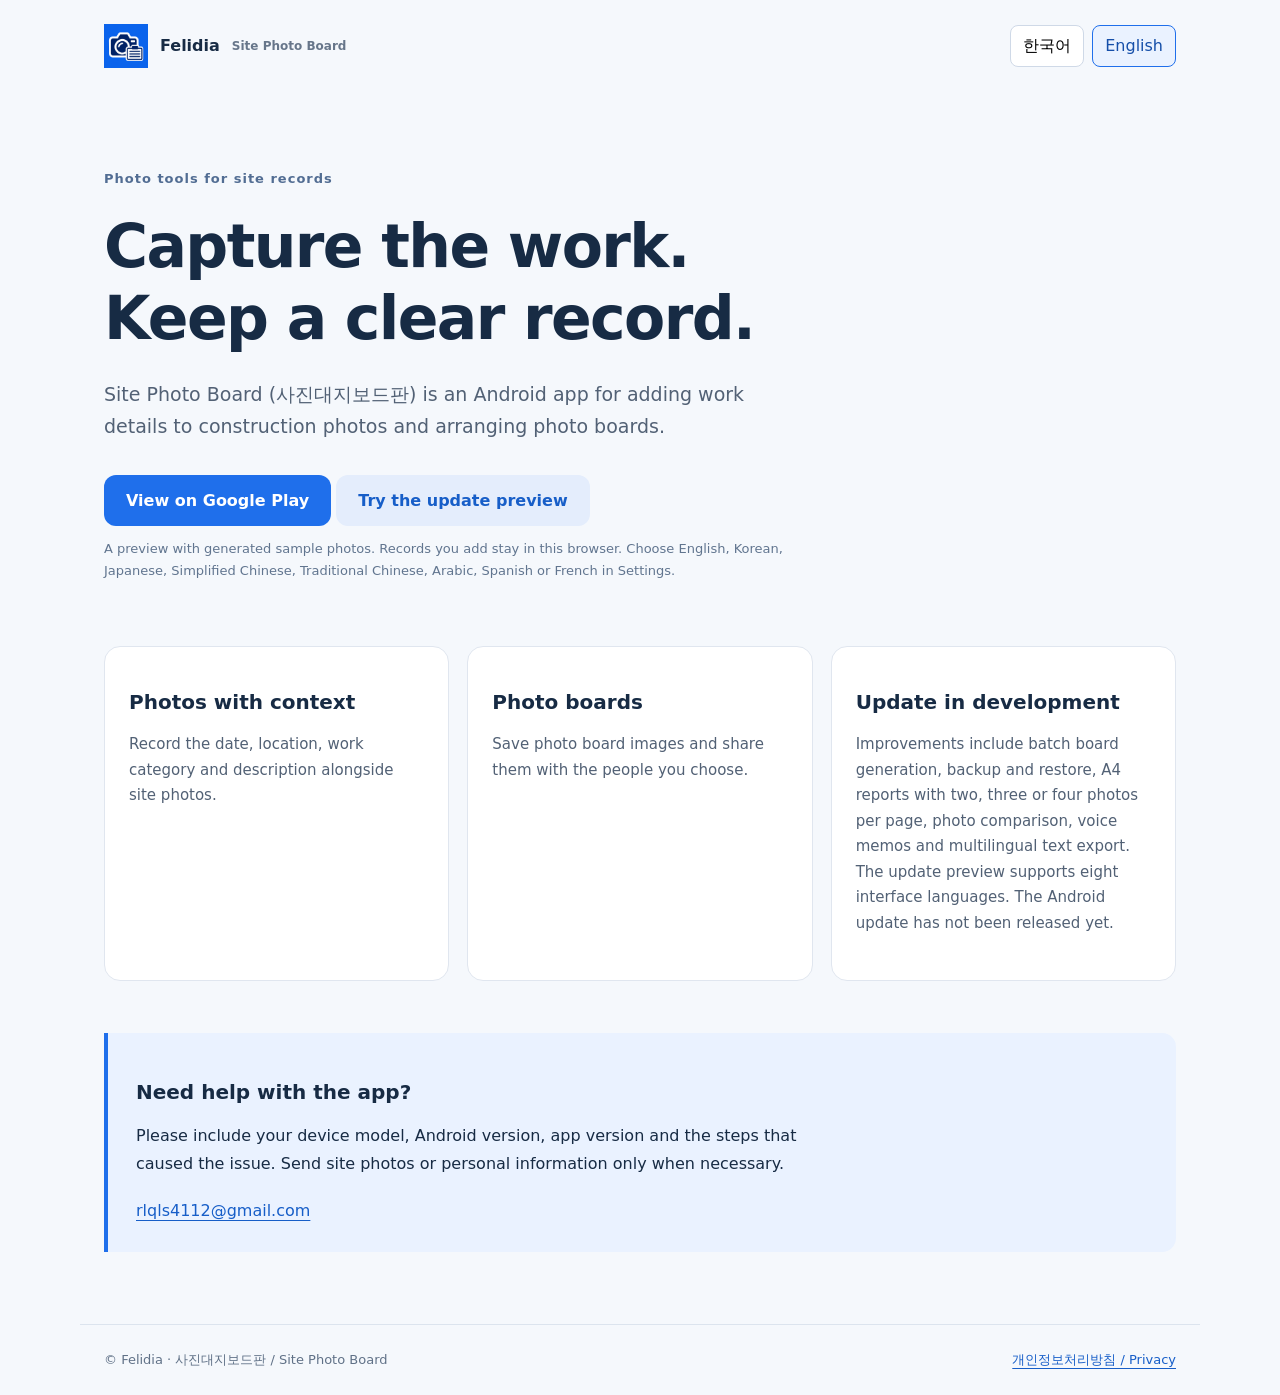
==== commit b793267f: "Record public batch preview verification and clarify update features" ====
--- a/index.html
+++ b/index.html
@@ -1,5 +1,5 @@
 <!doctype html><html lang="ko"><head><meta charset="utf-8"><meta name="viewport" content="width=device-width,initial-scale=1"><meta name="description" content="사진대지보드판 / Site Photo Board — official app support by Felidia."><title>사진대지보드판 · Site Photo Board</title><link rel="icon" href="icon.png"><link rel="stylesheet" href="style.css"></head><body>
 <header><a class="brand" href="./"><img src="icon.png" alt="" width="44" height="44">Felidia <span>Site Photo Board</span></a><nav aria-label="Language"><button type="button" data-set-lang="ko">한국어</button><button type="button" data-set-lang="en">English</button></nav></header>
-<main><section data-lang="ko"><p class="eyebrow">현장 기록을 위한 사진 도구</p><h1>사진으로 남기고,<br>대지로 정리하세요.</h1><p class="lead">사진대지보드판은 공사 현장 사진에 작업 정보를 기록하고, 사진대지로 정리하는 Android 앱입니다.</p><a class="button" href="https://play.google.com/store/apps/details?id=kr.co.aicore.sitephotoboard&hl=ko">Google Play에서 보기</a> <a class="button secondary" href="preview/">개선판 미리보기</a><p class="preview-note">정식 출시 전 예시 사진으로 실행되는 미리보기입니다. 입력한 기록은 이 브라우저에 저장됩니다. 한국어·영어·일본어·중국어 간체·번체·아랍어·스페인어·프랑스어 메뉴를 선택할 수 있습니다.</p><div class="grid"><article><h2>사진과 작업 설명</h2><p>현장 사진에 날짜·위치·공종·작업 내용을 함께 기록합니다.</p></article><article><h2>사진대지 만들기</h2><p>기록을 사진대지 이미지로 저장하고 필요한 사람에게 직접 공유합니다.</p></article><article><h2>업데이트 준비 중</h2><p>백업·복원, A4 2·3·4장 PDF 보고서, 사진 비교, 음성메모와 다국어 출력을 개선하고 있습니다. 개선판은 아직 정식 출시 전입니다.</p></article></div><section class="support"><h2>앱 사용 중 도움이 필요하신가요?</h2><p>문의할 때 기기 모델, Android 버전, 앱 버전과 문제가 생기는 순서를 알려주세요. 현장 사진이나 개인정보는 꼭 필요한 경우에만 보내주세요.</p><a href="mailto:rlqls4112@gmail.com?subject=%EC%82%AC%EC%A7%84%EB%8C%80%EC%A7%80%EB%B3%B4%EB%93%9C%ED%8C%90%20%EC%A7%80%EC%9B%90">rlqls4112@gmail.com</a></section></section>
-<section data-lang="en" hidden><p class="eyebrow">Photo tools for site records</p><h1>Capture the work.<br>Keep a clear record.</h1><p class="lead">Site Photo Board (사진대지보드판) is an Android app for adding work details to construction photos and arranging photo boards.</p><a class="button" href="https://play.google.com/store/apps/details?id=kr.co.aicore.sitephotoboard&hl=en">View on Google Play</a> <a class="button secondary" href="preview/">Try the update preview</a><p class="preview-note">A preview with generated sample photos. Records you add stay in this browser. Choose English, Korean, Japanese, Simplified Chinese, Traditional Chinese, Arabic, Spanish or French in Settings.</p><div class="grid"><article><h2>Photos with context</h2><p>Record the date, location, work category and description alongside site photos.</p></article><article><h2>Photo boards</h2><p>Save photo board images and share them with the people you choose.</p></article><article><h2>Update in development</h2><p>Improvements include backup and restore, A4 reports with two, three or four photos per page, photo comparison, voice memos and multilingual text export. The update preview supports eight interface languages. The Android update has not been released yet.</p></article></div><section class="support"><h2>Need help with the app?</h2><p>Please include your device model, Android version, app version and the steps that caused the issue. Send site photos or personal information only when necessary.</p><a href="mailto:rlqls4112@gmail.com?subject=Site%20Photo%20Board%20support">rlqls4112@gmail.com</a></section></section></main>
+<main><section data-lang="ko"><p class="eyebrow">현장 기록을 위한 사진 도구</p><h1>사진으로 남기고,<br>대지로 정리하세요.</h1><p class="lead">사진대지보드판은 공사 현장 사진에 작업 정보를 기록하고, 사진대지로 정리하는 Android 앱입니다.</p><a class="button" href="https://play.google.com/store/apps/details?id=kr.co.aicore.sitephotoboard&hl=ko">Google Play에서 보기</a> <a class="button secondary" href="preview/">개선판 미리보기</a><p class="preview-note">정식 출시 전 예시 사진으로 실행되는 미리보기입니다. 입력한 기록은 이 브라우저에 저장됩니다. 한국어·영어·일본어·중국어 간체·번체·아랍어·스페인어·프랑스어 메뉴를 선택할 수 있습니다.</p><div class="grid"><article><h2>사진과 작업 설명</h2><p>현장 사진에 날짜·위치·공종·작업 내용을 함께 기록합니다.</p></article><article><h2>사진대지 만들기</h2><p>기록을 사진대지 이미지로 저장하고 필요한 사람에게 직접 공유합니다.</p></article><article><h2>업데이트 준비 중</h2><p>보드판 일괄 생성, 백업·복원, A4 2·3·4장 PDF 보고서, 사진 비교, 음성메모와 다국어 출력을 개선하고 있습니다. 개선판은 아직 정식 출시 전입니다.</p></article></div><section class="support"><h2>앱 사용 중 도움이 필요하신가요?</h2><p>문의할 때 기기 모델, Android 버전, 앱 버전과 문제가 생기는 순서를 알려주세요. 현장 사진이나 개인정보는 꼭 필요한 경우에만 보내주세요.</p><a href="mailto:rlqls4112@gmail.com?subject=%EC%82%AC%EC%A7%84%EB%8C%80%EC%A7%80%EB%B3%B4%EB%93%9C%ED%8C%90%20%EC%A7%80%EC%9B%90">rlqls4112@gmail.com</a></section></section>
+<section data-lang="en" hidden><p class="eyebrow">Photo tools for site records</p><h1>Capture the work.<br>Keep a clear record.</h1><p class="lead">Site Photo Board (사진대지보드판) is an Android app for adding work details to construction photos and arranging photo boards.</p><a class="button" href="https://play.google.com/store/apps/details?id=kr.co.aicore.sitephotoboard&hl=en">View on Google Play</a> <a class="button secondary" href="preview/">Try the update preview</a><p class="preview-note">A preview with generated sample photos. Records you add stay in this browser. Choose English, Korean, Japanese, Simplified Chinese, Traditional Chinese, Arabic, Spanish or French in Settings.</p><div class="grid"><article><h2>Photos with context</h2><p>Record the date, location, work category and description alongside site photos.</p></article><article><h2>Photo boards</h2><p>Save photo board images and share them with the people you choose.</p></article><article><h2>Update in development</h2><p>Improvements include batch board generation, backup and restore, A4 reports with two, three or four photos per page, photo comparison, voice memos and multilingual text export. The update preview supports eight interface languages. The Android update has not been released yet.</p></article></div><section class="support"><h2>Need help with the app?</h2><p>Please include your device model, Android version, app version and the steps that caused the issue. Send site photos or personal information only when necessary.</p><a href="mailto:rlqls4112@gmail.com?subject=Site%20Photo%20Board%20support">rlqls4112@gmail.com</a></section></section></main>
 <footer><span>© Felidia · 사진대지보드판 / Site Photo Board</span><a href="privacy.html">개인정보처리방침 / Privacy</a></footer><script src="language.js"></script></body></html>
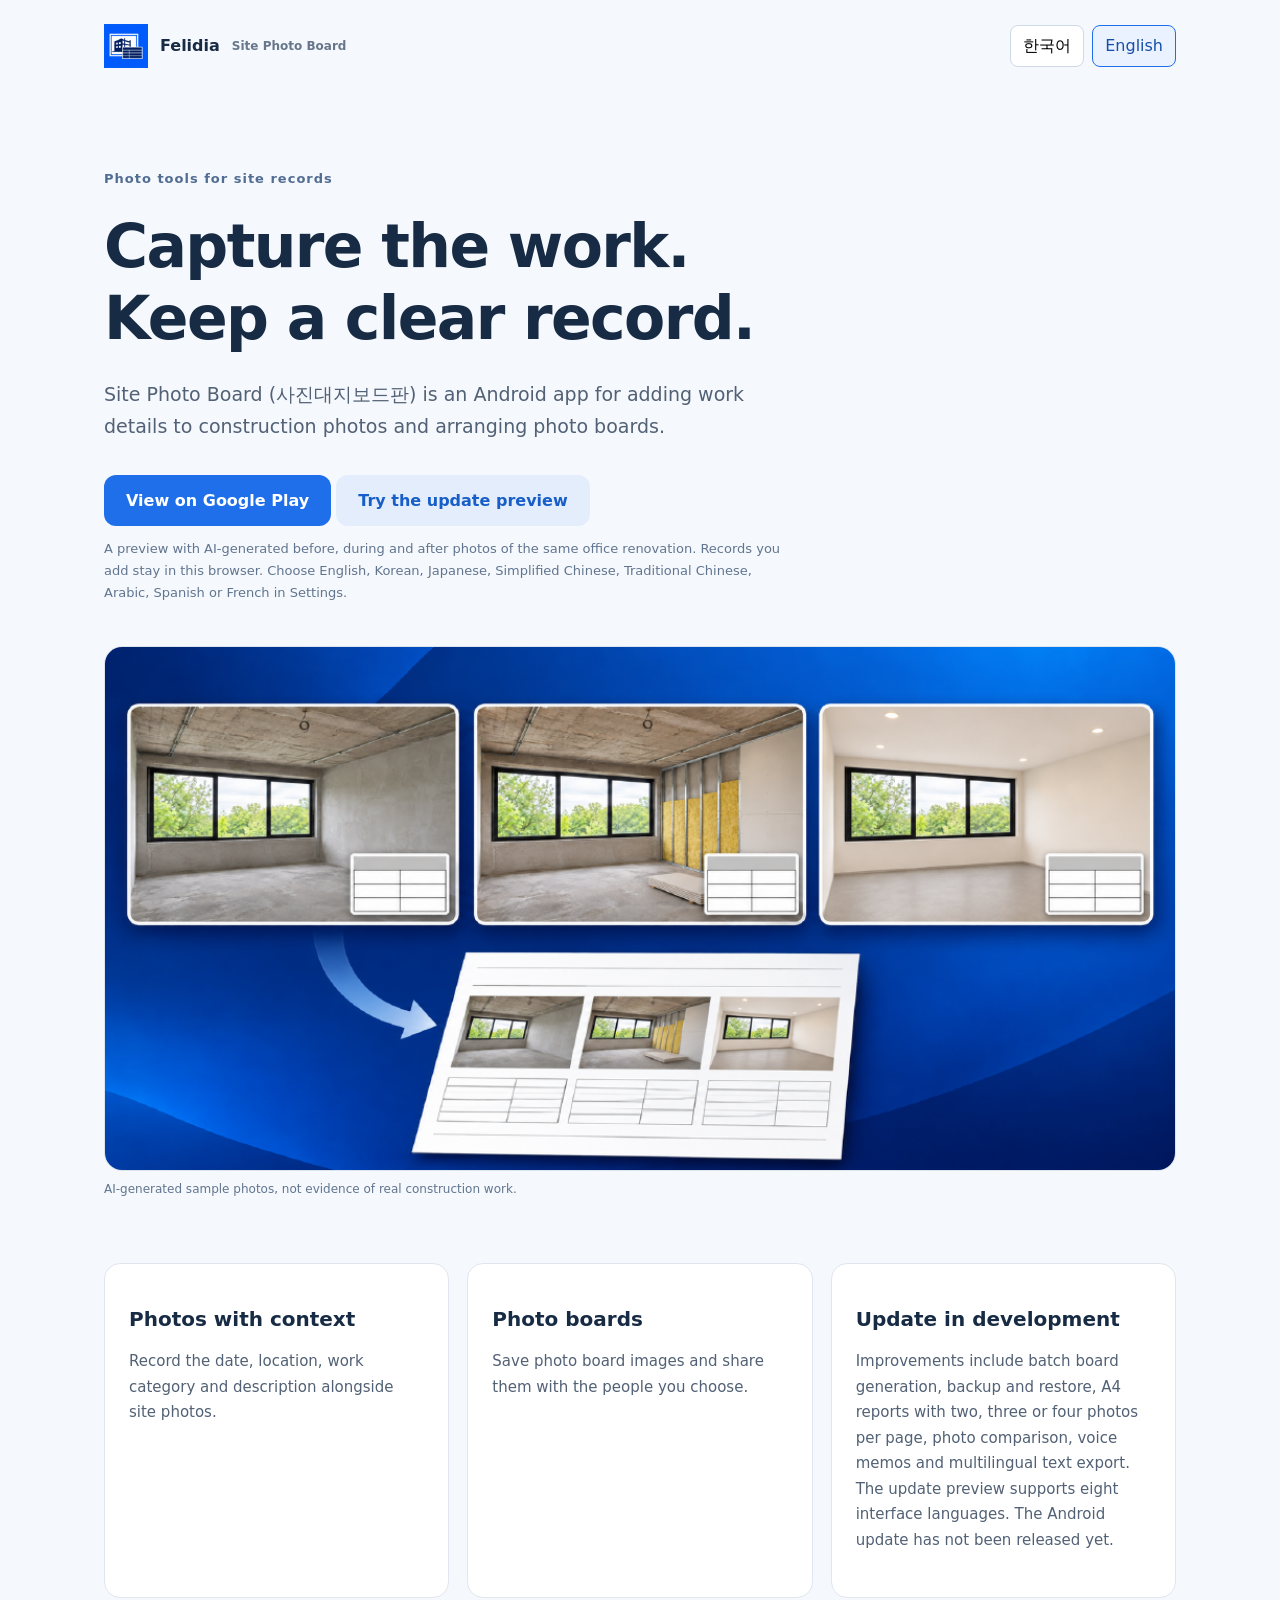
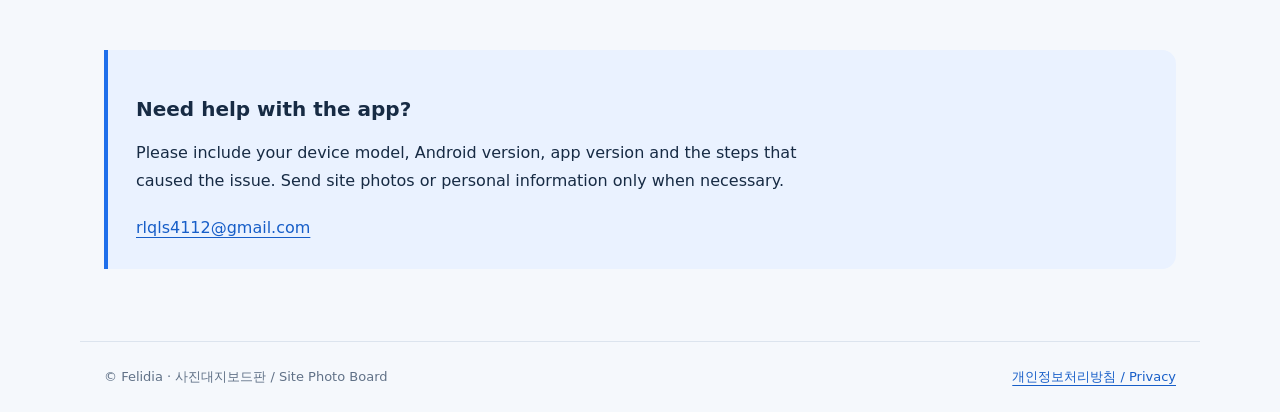
==== commit 0ce158e2: "feat: publish global photo board preview and discovery guide" ====
--- a/index.html
+++ b/index.html
@@ -1,5 +1,5 @@
-<!doctype html><html lang="ko"><head><meta charset="utf-8"><meta name="viewport" content="width=device-width,initial-scale=1"><meta name="description" content="사진대지보드판 / Site Photo Board — official app support by Felidia."><title>사진대지보드판 · Site Photo Board</title><link rel="icon" href="icon.png"><link rel="stylesheet" href="style.css"></head><body>
+<!doctype html><html lang="ko"><head><meta charset="utf-8"><meta name="viewport" content="width=device-width,initial-scale=1"><meta name="description" content="사진대지보드판 / Site Photo Board — official app support by Felidia."><title>사진대지보드판 · Site Photo Board</title><link rel="canonical" href="https://givinkwon.github.io/"><meta property="og:title" content="사진대지보드판 · Site Photo Board"><meta property="og:description" content="현장 사진에 작업 정보를 담고 사진대지와 PDF 보고서로 정리하세요."><meta property="og:image" content="https://givinkwon.github.io/feature-v3.png"><link rel="icon" href="icon.png"><link rel="stylesheet" href="style.css"></head><body>
 <header><a class="brand" href="./"><img src="icon.png" alt="" width="44" height="44">Felidia <span>Site Photo Board</span></a><nav aria-label="Language"><button type="button" data-set-lang="ko">한국어</button><button type="button" data-set-lang="en">English</button></nav></header>
-<main><section data-lang="ko"><p class="eyebrow">현장 기록을 위한 사진 도구</p><h1>사진으로 남기고,<br>대지로 정리하세요.</h1><p class="lead">사진대지보드판은 공사 현장 사진에 작업 정보를 기록하고, 사진대지로 정리하는 Android 앱입니다.</p><a class="button" href="https://play.google.com/store/apps/details?id=kr.co.aicore.sitephotoboard&hl=ko">Google Play에서 보기</a> <a class="button secondary" href="preview/">개선판 미리보기</a><p class="preview-note">정식 출시 전 예시 사진으로 실행되는 미리보기입니다. 입력한 기록은 이 브라우저에 저장됩니다. 한국어·영어·일본어·중국어 간체·번체·아랍어·스페인어·프랑스어 메뉴를 선택할 수 있습니다.</p><div class="grid"><article><h2>사진과 작업 설명</h2><p>현장 사진에 날짜·위치·공종·작업 내용을 함께 기록합니다.</p></article><article><h2>사진대지 만들기</h2><p>기록을 사진대지 이미지로 저장하고 필요한 사람에게 직접 공유합니다.</p></article><article><h2>업데이트 준비 중</h2><p>보드판 일괄 생성, 백업·복원, A4 2·3·4장 PDF 보고서, 사진 비교, 음성메모와 다국어 출력을 개선하고 있습니다. 개선판은 아직 정식 출시 전입니다.</p></article></div><section class="support"><h2>앱 사용 중 도움이 필요하신가요?</h2><p>문의할 때 기기 모델, Android 버전, 앱 버전과 문제가 생기는 순서를 알려주세요. 현장 사진이나 개인정보는 꼭 필요한 경우에만 보내주세요.</p><a href="mailto:rlqls4112@gmail.com?subject=%EC%82%AC%EC%A7%84%EB%8C%80%EC%A7%80%EB%B3%B4%EB%93%9C%ED%8C%90%20%EC%A7%80%EC%9B%90">rlqls4112@gmail.com</a></section></section>
-<section data-lang="en" hidden><p class="eyebrow">Photo tools for site records</p><h1>Capture the work.<br>Keep a clear record.</h1><p class="lead">Site Photo Board (사진대지보드판) is an Android app for adding work details to construction photos and arranging photo boards.</p><a class="button" href="https://play.google.com/store/apps/details?id=kr.co.aicore.sitephotoboard&hl=en">View on Google Play</a> <a class="button secondary" href="preview/">Try the update preview</a><p class="preview-note">A preview with generated sample photos. Records you add stay in this browser. Choose English, Korean, Japanese, Simplified Chinese, Traditional Chinese, Arabic, Spanish or French in Settings.</p><div class="grid"><article><h2>Photos with context</h2><p>Record the date, location, work category and description alongside site photos.</p></article><article><h2>Photo boards</h2><p>Save photo board images and share them with the people you choose.</p></article><article><h2>Update in development</h2><p>Improvements include batch board generation, backup and restore, A4 reports with two, three or four photos per page, photo comparison, voice memos and multilingual text export. The update preview supports eight interface languages. The Android update has not been released yet.</p></article></div><section class="support"><h2>Need help with the app?</h2><p>Please include your device model, Android version, app version and the steps that caused the issue. Send site photos or personal information only when necessary.</p><a href="mailto:rlqls4112@gmail.com?subject=Site%20Photo%20Board%20support">rlqls4112@gmail.com</a></section></section></main>
+<main><section data-lang="ko"><p class="eyebrow">현장 기록을 위한 사진 도구</p><h1>사진으로 남기고,<br>대지로 정리하세요.</h1><p class="lead">사진대지보드판은 공사 현장 사진에 작업 정보를 기록하고, 사진대지로 정리하는 Android 앱입니다.</p><a class="button" href="https://play.google.com/store/apps/details?id=kr.co.aicore.sitephotoboard&hl=ko">Google Play에서 보기</a> <a class="button secondary" href="preview/">개선판 미리보기</a><p class="preview-note">정식 출시 전, 같은 사무실의 시공 전·중·후를 표현한 AI 생성 예시 사진으로 실행되는 미리보기입니다. 입력한 기록은 이 브라우저에 저장됩니다. 한국어·영어·일본어·중국어 간체·번체·아랍어·스페인어·프랑스어 메뉴를 선택할 수 있습니다.</p><figure class="feature"><img src="feature-v3.png" alt="시공 전·중·후 사진을 보드판과 사진대지 보고서로 정리하는 예시" width="1024" height="500"><figcaption>AI 생성 예시 사진 · 실제 공사 증빙이 아닙니다.</figcaption></figure><div class="grid"><article><h2>사진과 작업 설명</h2><p>현장 사진에 날짜·위치·공종·작업 내용을 함께 기록합니다.</p></article><article><h2>사진대지 만들기</h2><p>기록을 사진대지 이미지로 저장하고 필요한 사람에게 직접 공유합니다.</p></article><article><h2>업데이트 준비 중</h2><p>보드판 일괄 생성, 백업·복원, A4 2·3·4장 PDF 보고서, 사진 비교, 음성메모와 다국어 출력을 개선하고 있습니다. 개선판은 아직 정식 출시 전입니다.</p></article></div><p class="related"><a href="dongsan-board-guide.html">동산보드판을 찾으셨나요? 현장 사진 도구 안내</a></p><section class="support"><h2>앱 사용 중 도움이 필요하신가요?</h2><p>문의할 때 기기 모델, Android 버전, 앱 버전과 문제가 생기는 순서를 알려주세요. 현장 사진이나 개인정보는 꼭 필요한 경우에만 보내주세요.</p><a href="mailto:rlqls4112@gmail.com?subject=%EC%82%AC%EC%A7%84%EB%8C%80%EC%A7%80%EB%B3%B4%EB%93%9C%ED%8C%90%20%EC%A7%80%EC%9B%90">rlqls4112@gmail.com</a></section></section>
+<section data-lang="en" hidden><p class="eyebrow">Photo tools for site records</p><h1>Capture the work.<br>Keep a clear record.</h1><p class="lead">Site Photo Board (사진대지보드판) is an Android app for adding work details to construction photos and arranging photo boards.</p><a class="button" href="https://play.google.com/store/apps/details?id=kr.co.aicore.sitephotoboard&hl=en">View on Google Play</a> <a class="button secondary" href="preview/">Try the update preview</a><p class="preview-note">A preview with AI-generated before, during and after photos of the same office renovation. Records you add stay in this browser. Choose English, Korean, Japanese, Simplified Chinese, Traditional Chinese, Arabic, Spanish or French in Settings.</p><figure class="feature"><img src="feature-v3.png" alt="Before, during and after renovation photos organized into information boards and a photo report" width="1024" height="500"><figcaption>AI-generated sample photos, not evidence of real construction work.</figcaption></figure><div class="grid"><article><h2>Photos with context</h2><p>Record the date, location, work category and description alongside site photos.</p></article><article><h2>Photo boards</h2><p>Save photo board images and share them with the people you choose.</p></article><article><h2>Update in development</h2><p>Improvements include batch board generation, backup and restore, A4 reports with two, three or four photos per page, photo comparison, voice memos and multilingual text export. The update preview supports eight interface languages. The Android update has not been released yet.</p></article></div><section class="support"><h2>Need help with the app?</h2><p>Please include your device model, Android version, app version and the steps that caused the issue. Send site photos or personal information only when necessary.</p><a href="mailto:rlqls4112@gmail.com?subject=Site%20Photo%20Board%20support">rlqls4112@gmail.com</a></section></section></main>
 <footer><span>© Felidia · 사진대지보드판 / Site Photo Board</span><a href="privacy.html">개인정보처리방침 / Privacy</a></footer><script src="language.js"></script></body></html>
--- a/style.css
+++ b/style.css
@@ -1,3 +1,5 @@
 :root{font-family:system-ui,-apple-system,"Segoe UI",sans-serif;color:#172b44;background:#f5f8fc;font-synthesis:none;line-height:1.7}*{box-sizing:border-box}body{margin:0}header,main,footer{max-width:1120px;margin:auto;padding:24px}header{display:flex;align-items:center;justify-content:space-between;gap:20px}.brand{display:flex;align-items:center;gap:12px;font-weight:750;text-decoration:none;color:#172b44}.brand span{font-size:12px;color:#67768a}nav{display:flex;gap:8px}button{font:inherit;border:1px solid #cfd9e7;border-radius:8px;background:white;padding:6px 12px;cursor:pointer}button[aria-pressed=true]{background:#eaf2ff;border-color:#1f6feb;color:#164fa9}main{padding-top:64px;padding-bottom:72px}h1{font-size:clamp(32px,5vw,60px);line-height:1.2;letter-spacing:-1.6px;margin:20px 0 24px}h2{font-size:20px;line-height:1.4}p{margin:12px 0 20px}a{color:#175ec8;text-underline-offset:4px}.eyebrow{font-size:13px;letter-spacing:1px;color:#526d93;font-weight:650}.lead{font-size:19px;max-width:680px;color:#526175}.button{display:inline-block;color:white;background:#1f6feb;padding:12px 22px;border-radius:12px;text-decoration:none;font-weight:650;margin-top:12px}.grid{display:grid;grid-template-columns:repeat(3,minmax(0,1fr));gap:18px;margin-top:64px}article{background:white;border:1px solid #e0e6ef;border-radius:16px;padding:24px}article p{font-size:15px;color:#526175}.support{margin-top:52px;padding:28px;border-left:4px solid #1f6feb;background:#eaf2ff;border-radius:0 14px 14px 0}.support p{max-width:720px}.policy{max-width:860px;padding-top:32px}.policy h1{font-size:40px}.policy h2{margin-top:34px}.policy p{color:#415268}code{overflow-wrap:anywhere}footer{border-top:1px solid #dce4ee;display:flex;justify-content:space-between;gap:20px;flex-wrap:wrap;font-size:13px;color:#607187}a:focus-visible,button:focus-visible{outline:3px solid #ffbf47;outline-offset:4px}[hidden]{display:none!important}@media(max-width:650px){header{align-items:flex-start;flex-wrap:wrap}.brand span{display:none}main{padding-top:30px}.grid{grid-template-columns:1fr;margin-top:38px}.support{padding:20px}footer{padding-bottom:32px}.policy h1{font-size:32px}}
 
 .secondary{color:#175ec8;background:#e4edfc}.preview-note{font-size:13px;color:#61758f;max-width:680px}
+
+.feature{margin:42px 0 0}.feature img{display:block;width:100%;height:auto;border-radius:18px;border:1px solid #dce4ee}.feature figcaption{font-size:12px;color:#61758f;margin-top:8px}.related{margin-top:32px;font-size:14px}
